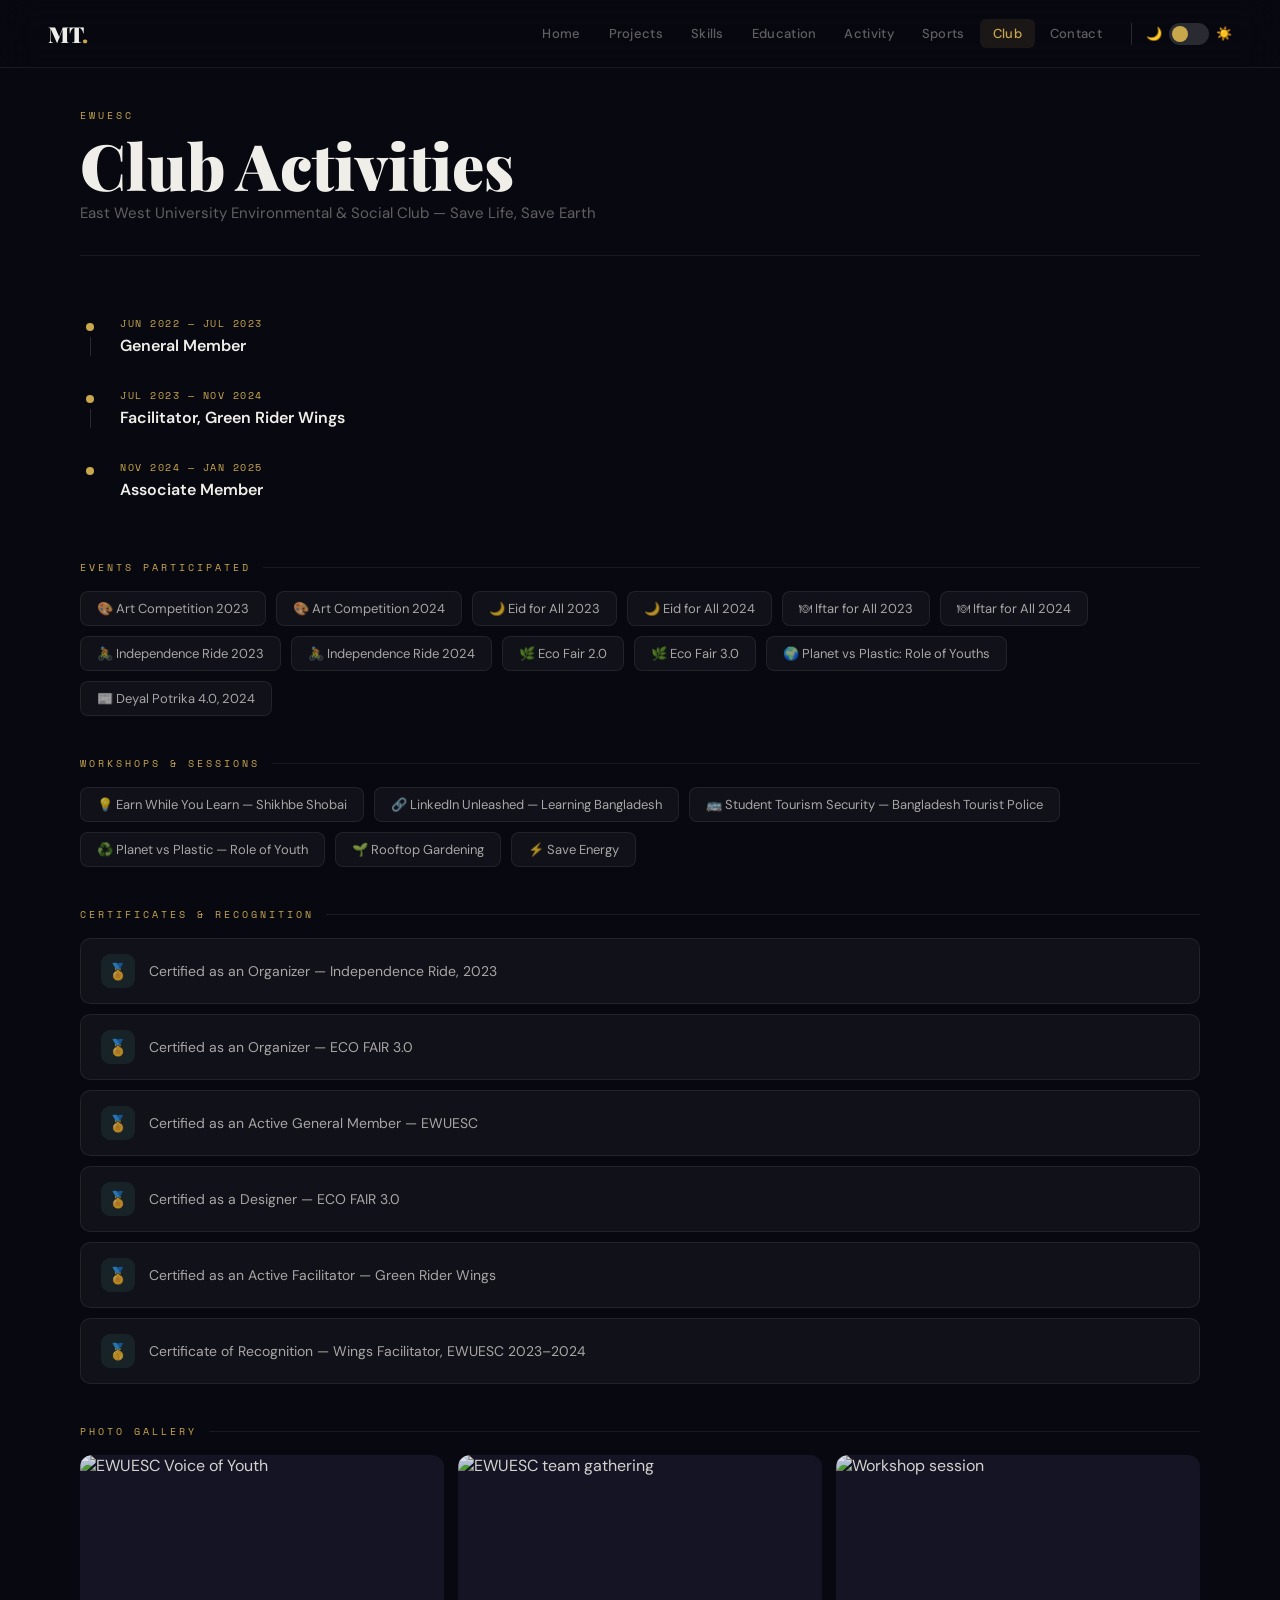
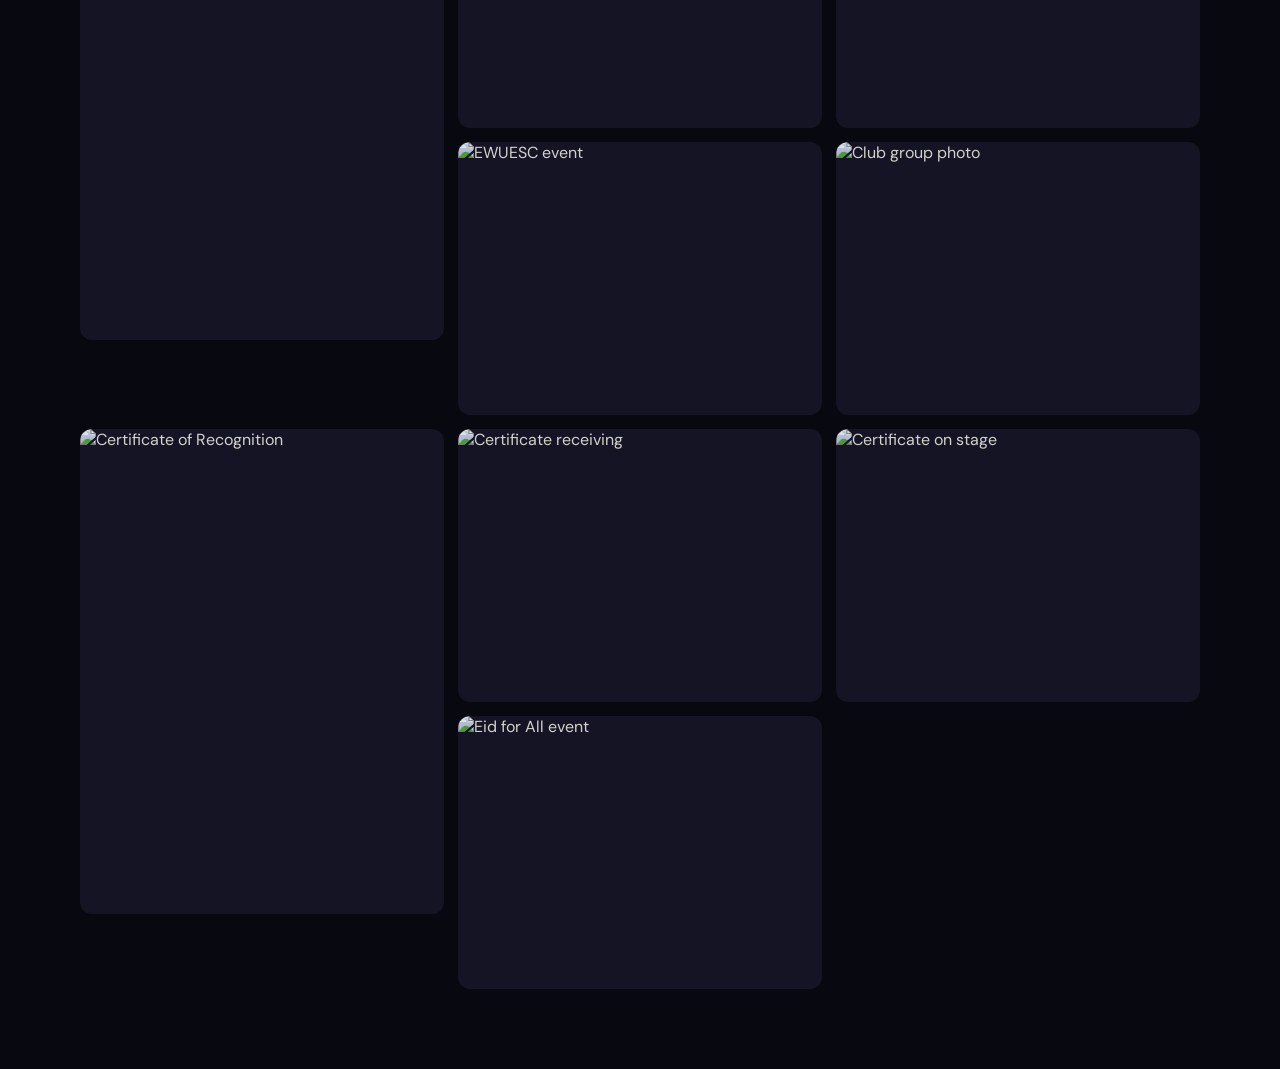
==== club.html @ 7c462a5c "first commit" ====
<!DOCTYPE html>
<html lang="en">
<head>
  <meta charset="UTF-8"/>
  <meta name="viewport" content="width=device-width, initial-scale=1.0"/>
  <title>Club Activities | Mahir Tajwar</title>
  <link rel="stylesheet" href="style.css"/>
</head>
<body>

<header class="navbar">
  <a href="index.html" class="logo">MT<span>.</span></a>
  <nav id="navLinks" class="nav-links">
    <a href="index.html">Home</a>
    <a href="projects.html">Projects</a>
    <a href="skills.html">Skills</a>
    <a href="education.html">Education</a>
    <a href="activity.html">Activity</a>
    <a href="sport.html">Sports</a>
    <a href="club.html">Club</a>
    <a href="contact.html">Contact</a>
    <div class="theme-wrap">
      <span class="theme-label">🌙</span>
      <button class="theme-toggle" id="themeToggle" aria-label="Toggle theme"></button>
      <span class="theme-label">☀️</span>
    </div>
  </nav>
  <button class="menu-btn" id="menuBtn" type="button">☰</button>
</header>

<main class="page-wrap">
  <div class="pg-head">
    <div class="pg-title-block">
      <p class="pg-label">EWUESC</p>
      <h1 class="pg-title">Club Activities</h1>
      <p class="pg-sub">East West University Environmental &amp; Social Club — Save Life, Save Earth</p>
    </div>
  </div>

  <!-- Timeline roles -->
  <div class="timeline-roles">
    <div class="t-role">
      <div class="t-dot-col"><div class="t-dot"></div><div class="t-line"></div></div>
      <div class="t-role-info">
        <p class="t-period">Jun 2022 — Jul 2023</p>
        <p class="t-title">General Member</p>
      </div>
    </div>
    <div class="t-role">
      <div class="t-dot-col"><div class="t-dot"></div><div class="t-line"></div></div>
      <div class="t-role-info">
        <p class="t-period">Jul 2023 — Nov 2024</p>
        <p class="t-title">Facilitator, Green Rider Wings</p>
      </div>
    </div>
    <div class="t-role">
      <div class="t-dot-col"><div class="t-dot"></div></div>
      <div class="t-role-info">
        <p class="t-period">Nov 2024 — Jan 2025</p>
        <p class="t-title">Associate Member</p>
      </div>
    </div>
  </div>

  <!-- Events -->
  <p class="section-label">Events Participated</p>
  <div class="event-chips">
    <span class="ev-chip">🎨 Art Competition 2023</span>
    <span class="ev-chip">🎨 Art Competition 2024</span>
    <span class="ev-chip">🌙 Eid for All 2023</span>
    <span class="ev-chip">🌙 Eid for All 2024</span>
    <span class="ev-chip">🍽 Iftar for All 2023</span>
    <span class="ev-chip">🍽 Iftar for All 2024</span>
    <span class="ev-chip">🚴 Independence Ride 2023</span>
    <span class="ev-chip">🚴 Independence Ride 2024</span>
    <span class="ev-chip">🌿 Eco Fair 2.0</span>
    <span class="ev-chip">🌿 Eco Fair 3.0</span>
    <span class="ev-chip">🌍 Planet vs Plastic: Role of Youths</span>
    <span class="ev-chip">📰 Deyal Potrika 4.0, 2024</span>
  </div>

  <!-- Workshops -->
  <p class="section-label">Workshops &amp; Sessions</p>
  <div class="event-chips">
    <span class="ev-chip">💡 Earn While You Learn — Shikhbe Shobai</span>
    <span class="ev-chip">🔗 LinkedIn Unleashed — Learning Bangladesh</span>
    <span class="ev-chip">🚌 Student Tourism Security — Bangladesh Tourist Police</span>
    <span class="ev-chip">♻️ Planet vs Plastic — Role of Youth</span>
    <span class="ev-chip">🌱 Rooftop Gardening</span>
    <span class="ev-chip">⚡ Save Energy</span>
  </div>

  <!-- Certificates -->
  <p class="section-label">Certificates &amp; Recognition</p>
  <div class="cert-list">
    <div class="cert-row"><div class="cert-ico">🏅</div> Certified as an Organizer — Independence Ride, 2023</div>
    <div class="cert-row"><div class="cert-ico">🏅</div> Certified as an Organizer — ECO FAIR 3.0</div>
    <div class="cert-row"><div class="cert-ico">🏅</div> Certified as an Active General Member — EWUESC</div>
    <div class="cert-row"><div class="cert-ico">🏅</div> Certified as a Designer — ECO FAIR 3.0</div>
    <div class="cert-row"><div class="cert-ico">🏅</div> Certified as an Active Facilitator — Green Rider Wings</div>
    <div class="cert-row"><div class="cert-ico">🥇</div> Certificate of Recognition — Wings Facilitator, EWUESC 2023–2024</div>
  </div>

  <!-- Photo Gallery -->
  <p class="section-label">Photo Gallery</p>
  <div class="gallery-masonry">
    <div class="g-item tall">
      <img src="assets/images/9.jpeg" alt="EWUESC Voice of Youth" loading="lazy"/>
    </div>
    <div class="g-item">
      <img src="assets/images/1.jpeg" alt="EWUESC team gathering" loading="lazy"/>
    </div>
    <div class="g-item">
      <img src="assets/images/4.jpeg" alt="Workshop session" loading="lazy"/>
    </div>
    <div class="g-item">
      <img src="assets/images/7.jpeg" alt="EWUESC event" loading="lazy"/>
    </div>
    <div class="g-item">
      <img src="assets/images/6-final.jpeg" alt="Club group photo" loading="lazy"/>
    </div>
    <div class="g-item tall">
      <img src="assets/images/3.jpeg" alt="Certificate of Recognition" loading="lazy"/>
    </div>
    <div class="g-item">
      <img src="assets/images/2.jpeg" alt="Certificate receiving" loading="lazy"/>
    </div>
    <div class="g-item">
      <img src="assets/images/5.jpeg" alt="Certificate on stage" loading="lazy"/>
    </div>
    <div class="g-item">
      <img src="assets/images/8.jpeg" alt="Eid for All event" loading="lazy"/>
    </div>
  </div>
</main>

<!-- Lightbox -->
<div class="lightbox" id="lightbox">
  <button class="lightbox-close" id="lightboxClose">&times;</button>
  <img id="lightboxImg" src="" alt="Gallery photo"/>
</div>

<script src="script.js"></script>
</body>
</html>
---- style.css ----
/* ===================================================
   WASTY PORTFOLIO — EDITORIAL REDESIGN
   Aesthetic: Bold Editorial × Refined Dark Luxury
   =================================================== */

@import url('https://fonts.googleapis.com/css2?family=Playfair+Display:ital,wght@0,400;0,700;0,900;1,400;1,700&family=DM+Sans:wght@300;400;500;600&family=Space+Mono:wght@400;700&display=swap');

/* ── TOKENS ──────────────────────────────────────── */
:root {
  --bg:        #080810;
  --bg2:       #0e0e1a;
  --bg3:       #141425;
  --card:      rgba(255,255,255,0.04);
  --card-h:    rgba(255,255,255,0.07);
  --border:    rgba(255,255,255,0.07);
  --border2:   rgba(255,255,255,0.14);

  --text:      #f0eee8;
  --text2:     rgba(240,238,232,0.68);
  --text3:     rgba(240,238,232,0.38);

  --gold:      #c9a84c;
  --gold2:     #e8c97a;
  --coral:     #e8705a;
  --mint:      #5ec4b0;
  --lavender:  #a78bdc;

  --nav-bg:    rgba(8,8,16,0.88);
  --shadow:    0 20px 60px rgba(0,0,0,0.6);
  --shadow2:   0 4px 20px rgba(0,0,0,0.3);
}

body.light {
  --bg:        #faf8f2;
  --bg2:       #f2efe7;
  --bg3:       #e8e4d8;
  --card:      rgba(0,0,0,0.04);
  --card-h:    rgba(0,0,0,0.07);
  --border:    rgba(0,0,0,0.08);
  --border2:   rgba(0,0,0,0.16);

  --text:      #1a1814;
  --text2:     rgba(26,24,20,0.68);
  --text3:     rgba(26,24,20,0.40);

  --gold:      #a07830;
  --gold2:     #c49a40;
  --coral:     #d45840;
  --mint:      #3a9e8c;
  --lavender:  #7c5ec0;

  --nav-bg:    rgba(250,248,242,0.92);
  --shadow:    0 20px 60px rgba(0,0,0,0.12);
  --shadow2:   0 4px 20px rgba(0,0,0,0.08);
}

/* ── RESET ───────────────────────────────────────── */
*, *::before, *::after { margin:0; padding:0; box-sizing:border-box; }

html { scroll-behavior: smooth; }

body {
  font-family: 'DM Sans', sans-serif;
  background: var(--bg);
  color: var(--text);
  transition: background .4s, color .4s;
  overflow-x: hidden;
}

/* ── NAVBAR ──────────────────────────────────────── */
.navbar {
  position: fixed;
  top: 0; left: 0; right: 0;
  z-index: 1000;
  display: flex;
  align-items: center;
  justify-content: space-between;
  padding: 0 48px;
  height: 68px;
  background: var(--nav-bg);
  backdrop-filter: blur(20px) saturate(1.4);
  border-bottom: 1px solid var(--border);
  transition: background .4s, border-color .4s;
}

/* Logo */
.logo {
  font-family: 'Playfair Display', serif;
  font-size: 22px;
  font-weight: 900;
  color: var(--text);
  letter-spacing: -0.5px;
  transition: opacity .3s, transform .3s;
  flex-shrink: 0;
  text-decoration: none;
}
.logo span { color: var(--gold); }
.logo.hide { transform: translateY(-40px); opacity: 0; pointer-events: none; }

/* Desktop nav */
.nav-links {
  display: flex;
  align-items: center;
  gap: 2px;
}

.nav-links a {
  font-family: 'DM Sans', sans-serif;
  font-size: 13px;
  font-weight: 500;
  letter-spacing: 0.3px;
  padding: 6px 13px;
  border-radius: 6px;
  text-decoration: none;
  color: var(--text3);
  transition: color .2s, background .2s;
  white-space: nowrap;
}
.nav-links a:hover { color: var(--text); background: var(--card-h); }
.nav-links a.active {
  color: var(--gold);
  background: rgba(201,168,76,0.1);
}

/* Theme toggle */
.theme-wrap {
  display: flex;
  align-items: center;
  gap: 7px;
  margin-left: 14px;
  padding-left: 14px;
  border-left: 1px solid var(--border2);
}
.theme-label { font-size: 13px; line-height: 1; }
.theme-toggle {
  width: 40px; height: 22px;
  border-radius: 999px;
  background: var(--border2);
  border: none;
  cursor: pointer;
  position: relative;
  transition: .3s;
}
.theme-toggle::after {
  content: '';
  position: absolute;
  top: 3px; left: 3px;
  width: 16px; height: 16px;
  border-radius: 50%;
  background: var(--gold);
  transition: transform .3s;
}
body.light .theme-toggle::after { transform: translateX(18px); }

/* Hamburger */
.menu-btn {
  display: none;
  width: 38px; height: 38px;
  border-radius: 10px;
  border: 1px solid var(--border2);
  background: var(--card);
  color: var(--text);
  cursor: pointer;
  font-size: 18px;
  align-items: center;
  justify-content: center;
  transition: .2s;
}
.menu-btn:hover, .menu-btn.active { border-color: var(--gold); color: var(--gold); }

/* ── HERO ────────────────────────────────────────── */
.hero {
  min-height: 100vh;
  display: grid;
  grid-template-columns: 1fr 1fr;
  overflow: hidden;
  padding-top: 68px;
}

.hero-left {
  display: flex;
  flex-direction: column;
  justify-content: center;
  padding: 80px 60px 80px 80px;
  position: relative;
  z-index: 2;
}

.hero-eyebrow {
  font-family: 'Space Mono', monospace;
  font-size: 11px;
  letter-spacing: 3px;
  text-transform: uppercase;
  color: var(--gold);
  margin-bottom: 24px;
  display: flex;
  align-items: center;
  gap: 12px;
}
.hero-eyebrow::before {
  content: '';
  display: block;
  width: 30px;
  height: 1px;
  background: var(--gold);
}

.hero-name {
  font-family: 'Playfair Display', serif;
  font-size: clamp(52px, 6vw, 88px);
  font-weight: 900;
  line-height: 0.95;
  color: var(--text);
  margin-bottom: 8px;
}
.hero-name em {
  font-style: italic;
  color: var(--gold2);
  display: block;
}

.hero-tagline {
  font-family: 'DM Sans', sans-serif;
  font-size: 15px;
  line-height: 1.75;
  color: var(--text2);
  margin-top: 24px;
  max-width: 420px;
}

.hero-pills {
  display: flex;
  flex-wrap: wrap;
  gap: 8px;
  margin-top: 28px;
}
.hero-pill {
  font-size: 12px;
  font-weight: 500;
  padding: 5px 14px;
  border-radius: 4px;
  border: 1px solid var(--border2);
  color: var(--text3);
  font-family: 'Space Mono', monospace;
  letter-spacing: 0.3px;
}

.hero-cta {
  display: flex;
  gap: 14px;
  margin-top: 40px;
  flex-wrap: wrap;
}

/* Right: photo panel */
.hero-right {
  position: relative;
  overflow: hidden;
}
.hero-right img {
  width: 100%;
  height: 100%;
  object-fit: cover;
  object-position: center 15%;
  display: block;
}
.hero-right::after {
  content: '';
  position: absolute;
  inset: 0;
  background: linear-gradient(to right, var(--bg) 0%, transparent 40%);
}

/* ── BUTTONS ─────────────────────────────────────── */
.btn-primary {
  display: inline-flex;
  align-items: center;
  gap: 8px;
  padding: 13px 28px;
  border-radius: 6px;
  background: var(--gold);
  color: #080810;
  font-family: 'DM Sans', sans-serif;
  font-size: 14px;
  font-weight: 600;
  text-decoration: none;
  transition: .25s;
  border: 2px solid var(--gold);
}
.btn-primary:hover { background: var(--gold2); border-color: var(--gold2); }

.btn-ghost {
  display: inline-flex;
  align-items: center;
  gap: 8px;
  padding: 13px 28px;
  border-radius: 6px;
  border: 2px solid var(--border2);
  color: var(--text);
  font-family: 'DM Sans', sans-serif;
  font-size: 14px;
  font-weight: 500;
  text-decoration: none;
  transition: .25s;
}
.btn-ghost:hover { border-color: var(--gold); color: var(--gold); }

/* ── PAGE WRAPPER ────────────────────────────────── */
.page-wrap {
  padding: 108px 80px 80px;
  min-height: 100vh;
  background: var(--bg);
  transition: background .4s;
}

/* Page header */
.pg-head {
  margin-bottom: 60px;
  display: flex;
  align-items: flex-end;
  justify-content: space-between;
  gap: 24px;
  border-bottom: 1px solid var(--border);
  padding-bottom: 32px;
}

.pg-title-block {}
.pg-label {
  font-family: 'Space Mono', monospace;
  font-size: 10px;
  letter-spacing: 3px;
  text-transform: uppercase;
  color: var(--gold);
  margin-bottom: 10px;
}
.pg-title {
  font-family: 'Playfair Display', serif;
  font-size: clamp(44px, 5vw, 72px);
  font-weight: 900;
  color: var(--text);
  line-height: 1;
}
.pg-sub {
  font-size: 15px;
  color: var(--text3);
  margin-top: 6px;
}

/* ── PROJECTS ────────────────────────────────────── */
.project-grid {
  display: grid;
  grid-template-columns: repeat(auto-fill, minmax(340px, 1fr));
  gap: 24px;
}

.project-card {
  background: var(--card);
  border: 1px solid var(--border);
  border-radius: 14px;
  padding: 32px;
  transition: .3s;
  position: relative;
  overflow: hidden;
}
.project-card::before {
  content: '';
  position: absolute;
  top: 0; left: 0; right: 0;
  height: 2px;
  background: linear-gradient(90deg, var(--gold), var(--coral));
  opacity: 0;
  transition: opacity .3s;
}
.project-card:hover { transform: translateY(-5px); background: var(--card-h); box-shadow: var(--shadow2); }
.project-card:hover::before { opacity: 1; }

.project-num {
  font-family: 'Space Mono', monospace;
  font-size: 11px;
  color: var(--text3);
  letter-spacing: 1px;
  margin-bottom: 14px;
}
.project-card h3 {
  font-family: 'Playfair Display', serif;
  font-size: 22px;
  font-weight: 700;
  color: var(--text);
  margin-bottom: 10px;
  line-height: 1.2;
}
.project-card p {
  font-size: 14px;
  line-height: 1.7;
  color: var(--text2);
}
.project-tags {
  display: flex;
  flex-wrap: wrap;
  gap: 6px;
  margin-top: 18px;
}
.tag {
  font-size: 11px;
  font-family: 'Space Mono', monospace;
  padding: 4px 10px;
  border-radius: 4px;
  background: var(--bg3);
  border: 1px solid var(--border);
  color: var(--text3);
  letter-spacing: 0.3px;
}
.project-link {
  display: inline-flex;
  align-items: center;
  gap: 6px;
  margin-top: 20px;
  font-size: 13px;
  font-weight: 500;
  color: var(--gold);
  text-decoration: none;
  border-bottom: 1px solid transparent;
  transition: border-color .2s;
}
.project-link:hover { border-color: var(--gold); }

/* ── SKILLS ──────────────────────────────────────── */
.skills-layout {
  display: grid;
  grid-template-columns: 1.2fr 1fr;
  gap: 60px;
  align-items: start;
}

.skill-row {
  margin-bottom: 22px;
}
.skill-meta {
  display: flex;
  justify-content: space-between;
  align-items: center;
  margin-bottom: 8px;
}
.skill-name-text {
  font-size: 14px;
  font-weight: 500;
  color: var(--text2);
}
.skill-pct {
  font-family: 'Space Mono', monospace;
  font-size: 11px;
  color: var(--text3);
}
.skill-bar {
  width: 100%;
  height: 3px;
  background: var(--border);
  border-radius: 999px;
  overflow: hidden;
}
.skill-fill {
  height: 100%;
  background: linear-gradient(90deg, var(--gold), var(--gold2));
  border-radius: 999px;
  transition: width 1.2s cubic-bezier(.16,1,.3,1);
}

.skills-sidebar h3 {
  font-family: 'Playfair Display', serif;
  font-size: 20px;
  font-weight: 700;
  color: var(--text);
  margin-bottom: 16px;
  margin-top: 36px;
}
.skills-sidebar h3:first-child { margin-top: 0; }
.pill-group { display: flex; flex-wrap: wrap; gap: 8px; }
.pill {
  font-size: 13px;
  padding: 7px 14px;
  border-radius: 6px;
  background: var(--card);
  border: 1px solid var(--border);
  color: var(--text2);
  transition: .2s;
}
.pill:hover { border-color: var(--gold); color: var(--gold); }

/* ── EDUCATION ───────────────────────────────────── */
.edu-list { display: flex; flex-direction: column; gap: 24px; max-width: 860px; }

.edu-card {
  background: var(--card);
  border: 1px solid var(--border);
  border-radius: 14px;
  padding: 36px;
  transition: .3s;
  position: relative;
}
.edu-card:hover { background: var(--card-h); }
.edu-year {
  font-family: 'Space Mono', monospace;
  font-size: 11px;
  color: var(--gold);
  letter-spacing: 1px;
  margin-bottom: 10px;
}
.edu-card h3 {
  font-family: 'Playfair Display', serif;
  font-size: 24px;
  font-weight: 700;
  color: var(--text);
  margin-bottom: 6px;
}
.edu-where {
  font-size: 14px;
  color: var(--text2);
  margin-bottom: 4px;
}
.edu-card p {
  font-size: 14px;
  line-height: 1.7;
  color: var(--text3);
  margin-top: 12px;
}
.edu-courses-label {
  font-size: 12px;
  font-weight: 600;
  letter-spacing: 1px;
  text-transform: uppercase;
  color: var(--gold);
  margin-top: 24px;
  margin-bottom: 12px;
}
.courses-wrap { display: flex; flex-wrap: wrap; gap: 8px; }
.course-chip {
  font-size: 12px;
  padding: 5px 12px;
  border-radius: 5px;
  background: var(--bg3);
  border: 1px solid var(--border);
  color: var(--text3);
}

/* ── ACTIVITY ────────────────────────────────────── */
.activity-grid {
  display: grid;
  grid-template-columns: repeat(auto-fill, minmax(300px, 1fr));
  gap: 20px;
}
.act-card {
  background: var(--card);
  border: 1px solid var(--border);
  border-radius: 14px;
  padding: 28px;
  transition: .3s;
}
.act-card:hover { transform: translateY(-4px); background: var(--card-h); }
.act-icon {
  width: 42px; height: 42px;
  border-radius: 10px;
  background: rgba(201,168,76,0.1);
  border: 1px solid rgba(201,168,76,0.2);
  display: grid;
  place-items: center;
  font-size: 18px;
  margin-bottom: 18px;
}
.act-card h3 {
  font-family: 'Playfair Display', serif;
  font-size: 17px;
  font-weight: 700;
  color: var(--text);
  margin-bottom: 8px;
  line-height: 1.3;
}
.act-card p { font-size: 14px; line-height: 1.65; color: var(--text2); }

/* ── SPORTS ──────────────────────────────────────── */
.sports-hero {
  width: 100%;
  aspect-ratio: 21/9;
  object-fit: cover;
  object-position: center 30%;
  border-radius: 16px;
  margin-bottom: 56px;
  display: block;
}

.player-profile {
  display: grid;
  grid-template-columns: 1fr 1.4fr;
  gap: 28px;
  max-width: 900px;
  align-items: start;
}

.player-card {
  background: linear-gradient(145deg, #12261a, #0a1c12);
  border: 1px solid rgba(94,196,176,0.18);
  border-radius: 18px;
  padding: 36px;
  position: relative;
  overflow: hidden;
}
body.light .player-card {
  background: linear-gradient(145deg, #e8f7ef, #d4f0e4);
  border-color: rgba(58,158,140,0.3);
}
.player-card::before {
  content: '';
  position: absolute;
  top: -60px; right: -60px;
  width: 180px; height: 180px;
  border-radius: 50%;
  background: rgba(94,196,176,0.06);
}
.player-badge-text {
  font-family: 'Space Mono', monospace;
  font-size: 10px;
  letter-spacing: 3px;
  text-transform: uppercase;
  color: var(--mint);
  margin-bottom: 16px;
}
.player-name-text {
  font-family: 'Playfair Display', serif;
  font-size: 30px;
  font-weight: 900;
  color: var(--text);
  margin-bottom: 24px;
  line-height: 1.1;
}
body.light .player-name-text { color: #0a1a0f; }
.player-stat-grid {
  display: grid;
  grid-template-columns: 1fr 1fr;
  gap: 14px;
}
.p-stat {
  padding: 12px 14px;
  background: rgba(255,255,255,0.05);
  border-radius: 10px;
  border: 1px solid rgba(255,255,255,0.06);
}
body.light .p-stat {
  background: rgba(0,0,0,0.04);
  border-color: rgba(0,0,0,0.08);
}
.p-stat-label {
  font-size: 10px;
  font-family: 'Space Mono', monospace;
  color: var(--mint);
  letter-spacing: 1px;
  margin-bottom: 4px;
  text-transform: uppercase;
}
.p-stat-value {
  font-size: 15px;
  font-weight: 600;
  color: var(--text);
}
.p-stat-value.big {
  font-family: 'Playfair Display', serif;
  font-size: 28px;
  font-weight: 900;
  color: var(--mint);
}
.player-watermark {
  position: absolute;
  bottom: 8px; right: 16px;
  font-family: 'Playfair Display', serif;
  font-size: 72px;
  font-weight: 900;
  color: rgba(94,196,176,0.06);
  line-height: 1;
  pointer-events: none;
  user-select: none;
}

.sports-desc {
  background: var(--card);
  border: 1px solid var(--border);
  border-radius: 14px;
  padding: 32px;
}
.sports-desc h3 {
  font-family: 'Playfair Display', serif;
  font-size: 22px;
  font-weight: 700;
  color: var(--text);
  margin-bottom: 16px;
}
.sports-desc p {
  font-size: 15px;
  line-height: 1.8;
  color: var(--text2);
}

/* ── CLUB ────────────────────────────────────────── */
.timeline-roles {
  display: flex;
  flex-direction: column;
  gap: 0;
  max-width: 600px;
  margin-bottom: 60px;
}
.t-role {
  display: flex;
  gap: 20px;
  padding: 0 0 32px 0;
  position: relative;
}
.t-role:last-child { padding-bottom: 0; }
.t-dot-col {
  display: flex;
  flex-direction: column;
  align-items: center;
  gap: 0;
  flex-shrink: 0;
  width: 20px;
}
.t-dot {
  width: 12px; height: 12px;
  border-radius: 50%;
  background: var(--gold);
  border: 2px solid var(--bg);
  flex-shrink: 0;
  margin-top: 5px;
}
.t-line {
  flex: 1;
  width: 1px;
  background: var(--border2);
  margin-top: 4px;
}
.t-role:last-child .t-line { display: none; }
.t-role-info {}
.t-period {
  font-family: 'Space Mono', monospace;
  font-size: 10px;
  color: var(--gold);
  letter-spacing: 1.5px;
  text-transform: uppercase;
  margin-bottom: 4px;
}
.t-title {
  font-size: 16px;
  font-weight: 600;
  color: var(--text);
}

.section-label {
  font-family: 'Space Mono', monospace;
  font-size: 10px;
  letter-spacing: 3px;
  text-transform: uppercase;
  color: var(--gold);
  margin-bottom: 16px;
  display: flex;
  align-items: center;
  gap: 12px;
}
.section-label::after {
  content: '';
  flex: 1;
  height: 1px;
  background: var(--border);
}

.event-chips {
  display: flex;
  flex-wrap: wrap;
  gap: 10px;
  margin-bottom: 40px;
}
.ev-chip {
  font-size: 13px;
  padding: 8px 16px;
  border-radius: 8px;
  background: var(--card);
  border: 1px solid var(--border);
  color: var(--text2);
  transition: .2s;
}
.ev-chip:hover { border-color: var(--gold); color: var(--text); }

.cert-list { display: flex; flex-direction: column; gap: 10px; margin-bottom: 40px; }
.cert-row {
  display: flex;
  align-items: center;
  gap: 14px;
  padding: 15px 20px;
  background: var(--card);
  border: 1px solid var(--border);
  border-radius: 10px;
  font-size: 14px;
  color: var(--text2);
  transition: .2s;
}
.cert-row:hover { border-color: var(--mint); color: var(--text); }
.cert-ico {
  width: 34px; height: 34px;
  border-radius: 9px;
  background: rgba(94,196,176,0.1);
  display: grid;
  place-items: center;
  font-size: 16px;
  flex-shrink: 0;
}

/* ── PHOTO GALLERY ───────────────────────────────── */
.gallery-masonry {
  display: grid;
  grid-template-columns: repeat(3, 1fr);
  gap: 14px;
  margin-top: 8px;
}
.g-item {
  border-radius: 12px;
  overflow: hidden;
  cursor: pointer;
  background: var(--bg3);
  position: relative;
}
.g-item img {
  width: 100%;
  height: 100%;
  object-fit: cover;
  display: block;
  transition: transform .4s cubic-bezier(.16,1,.3,1), filter .4s;
  filter: brightness(0.88);
}
.g-item:hover img { transform: scale(1.06); filter: brightness(1); }
.g-item.tall { grid-row: span 2; aspect-ratio: 3/4; }
.g-item:not(.tall) { aspect-ratio: 4/3; }

/* Lightbox */
.lightbox {
  display: none;
  position: fixed;
  inset: 0;
  background: rgba(0,0,0,0.94);
  z-index: 9999;
  align-items: center;
  justify-content: center;
}
.lightbox.open { display: flex; }
.lightbox img {
  max-width: 90vw;
  max-height: 88vh;
  border-radius: 10px;
  object-fit: contain;
}
.lightbox-close {
  position: absolute;
  top: 22px; right: 28px;
  font-size: 30px;
  color: #fff;
  cursor: pointer;
  opacity: .6;
  transition: opacity .2s;
  background: none;
  border: none;
  line-height: 1;
}
.lightbox-close:hover { opacity: 1; }

/* ── CONTACT ─────────────────────────────────────── */
.contact-layout {
  display: grid;
  grid-template-columns: 1fr 1fr;
  gap: 80px;
  align-items: start;
  max-width: 1100px;
}

.contact-intro h2 {
  font-family: 'Playfair Display', serif;
  font-size: clamp(36px, 4vw, 56px);
  font-weight: 900;
  line-height: 1.05;
  color: var(--text);
  margin-bottom: 18px;
}
.contact-intro h2 em { color: var(--gold2); font-style: italic; }
.contact-intro p {
  font-size: 15px;
  line-height: 1.8;
  color: var(--text2);
}

.contact-links { display: flex; flex-direction: column; gap: 12px; }
.c-link {
  display: flex;
  align-items: center;
  gap: 16px;
  padding: 18px 22px;
  border-radius: 12px;
  text-decoration: none;
  color: var(--text);
  background: var(--card);
  border: 1px solid var(--border);
  transition: .25s;
}
.c-link:hover { transform: translateX(6px); border-color: var(--gold); }
.c-icon {
  width: 44px; height: 44px;
  border-radius: 11px;
  background: rgba(201,168,76,0.08);
  border: 1px solid rgba(201,168,76,0.15);
  display: grid;
  place-items: center;
  color: var(--gold);
  flex-shrink: 0;
}
.c-text .c-label { font-size: 11px; font-family: 'Space Mono', monospace; color: var(--text3); letter-spacing: 0.5px; display: block; margin-bottom: 2px; }
.c-text .c-value { font-size: 14px; font-weight: 500; color: var(--text); }

/* ── RESPONSIVE ──────────────────────────────────── */
@media (max-width: 960px) {
  .navbar { padding: 0 20px; }
  .nav-links {
    display: none;
    position: absolute;
    top: 68px; right: 16px;
    flex-direction: column;
    width: 240px;
    padding: 12px;
    background: var(--nav-bg);
    border: 1px solid var(--border2);
    border-radius: 14px;
    backdrop-filter: blur(20px);
    box-shadow: var(--shadow);
    gap: 2px;
    z-index: 9999;
  }
  .nav-links.open { display: flex; }
  .nav-links a { padding: 10px 14px; border-radius: 8px; }
  .theme-wrap { margin-left: 0; padding-left: 0; border-left: none; margin: 8px 14px 4px; }
  .menu-btn { display: flex; }

  .hero { grid-template-columns: 1fr; }
  .hero-right { height: 55vw; max-height: 420px; }
  .hero-right::after { background: linear-gradient(to top, var(--bg) 0%, transparent 50%); }
  .hero-left { padding: 40px 24px 40px; order: 2; margin-top: -60px; }

  .page-wrap { padding: 100px 24px 60px; }
  .pg-head { flex-direction: column; align-items: flex-start; gap: 8px; }

  .skills-layout { grid-template-columns: 1fr; gap: 40px; }
  .player-profile { grid-template-columns: 1fr; }
  .contact-layout { grid-template-columns: 1fr; gap: 40px; }

  .gallery-masonry { grid-template-columns: repeat(2, 1fr); }
  .g-item.tall { grid-row: span 1; aspect-ratio: 4/3; }

  .sports-hero { aspect-ratio: 16/9; }
}

@media (max-width: 560px) {
  .hero-name { font-size: 48px; }
  .pg-title { font-size: 40px; }
  .gallery-masonry { grid-template-columns: 1fr; }
  .event-chips { gap: 7px; }
}
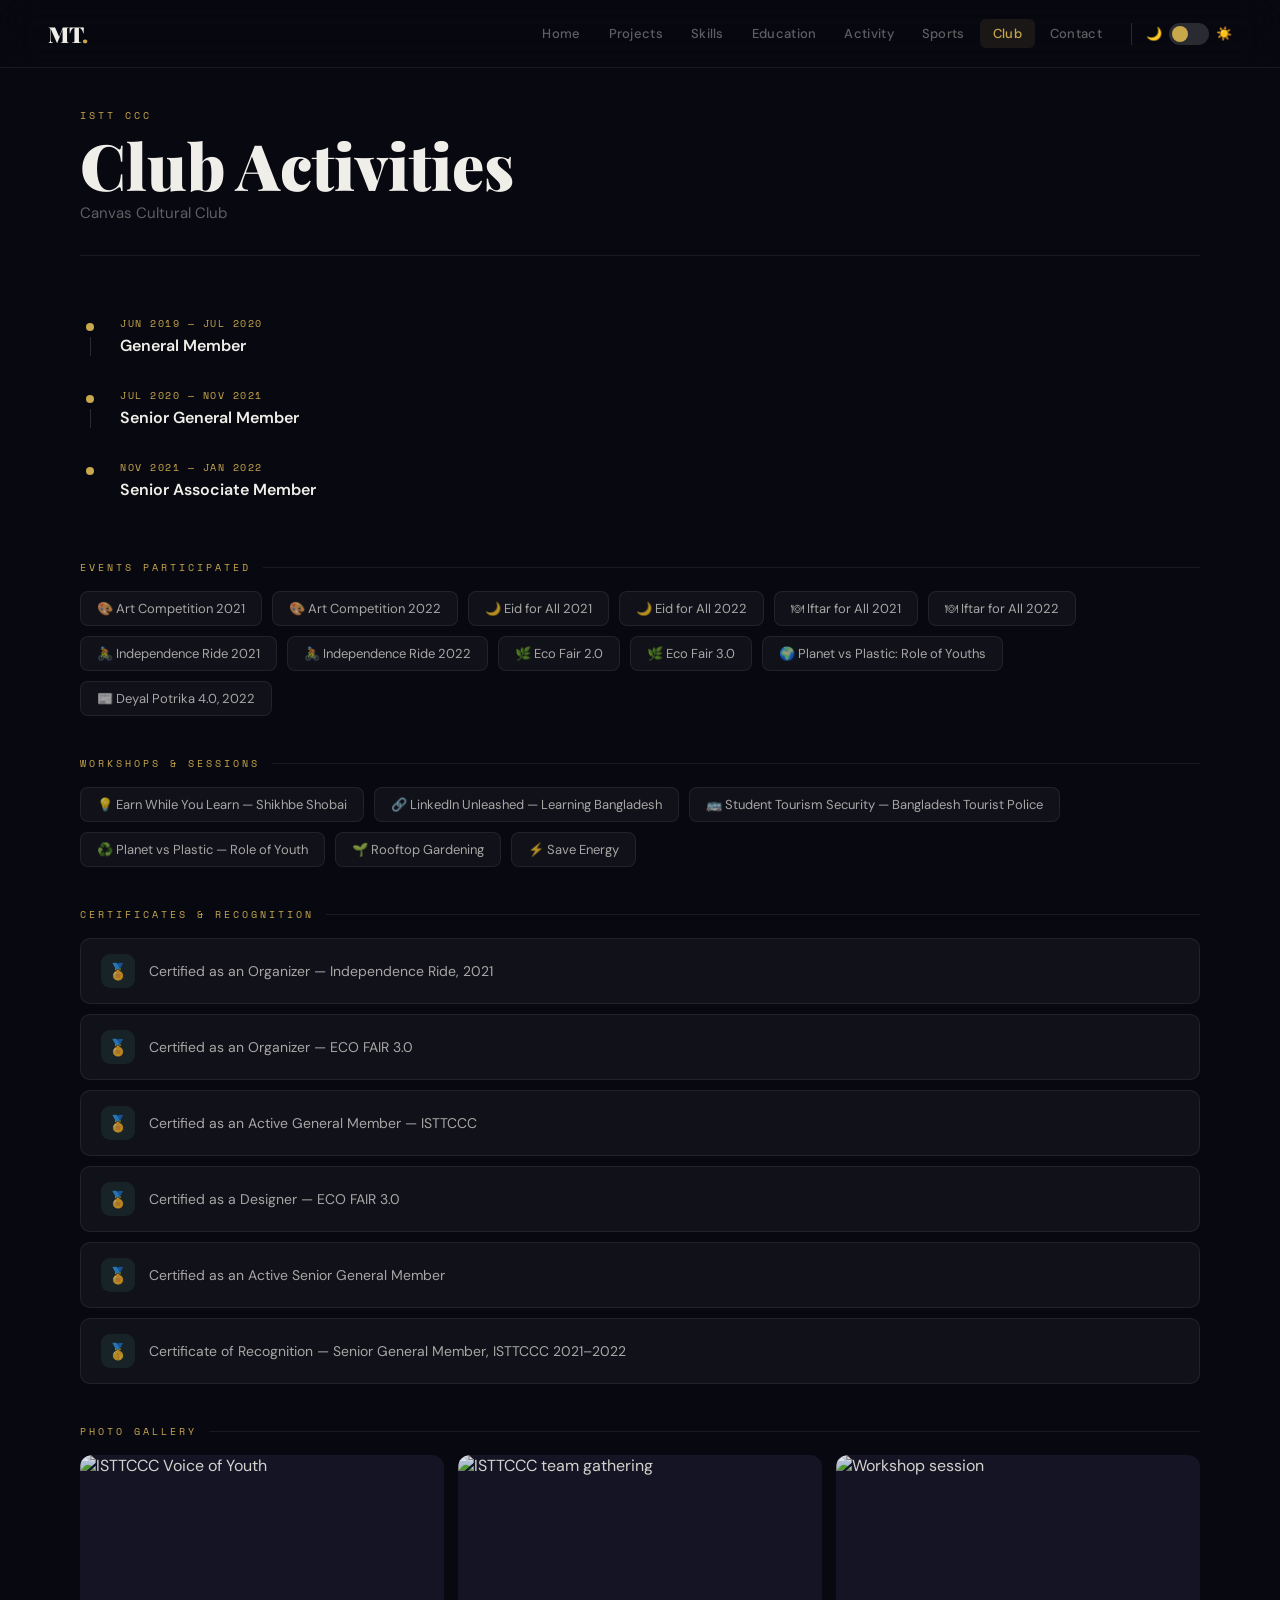
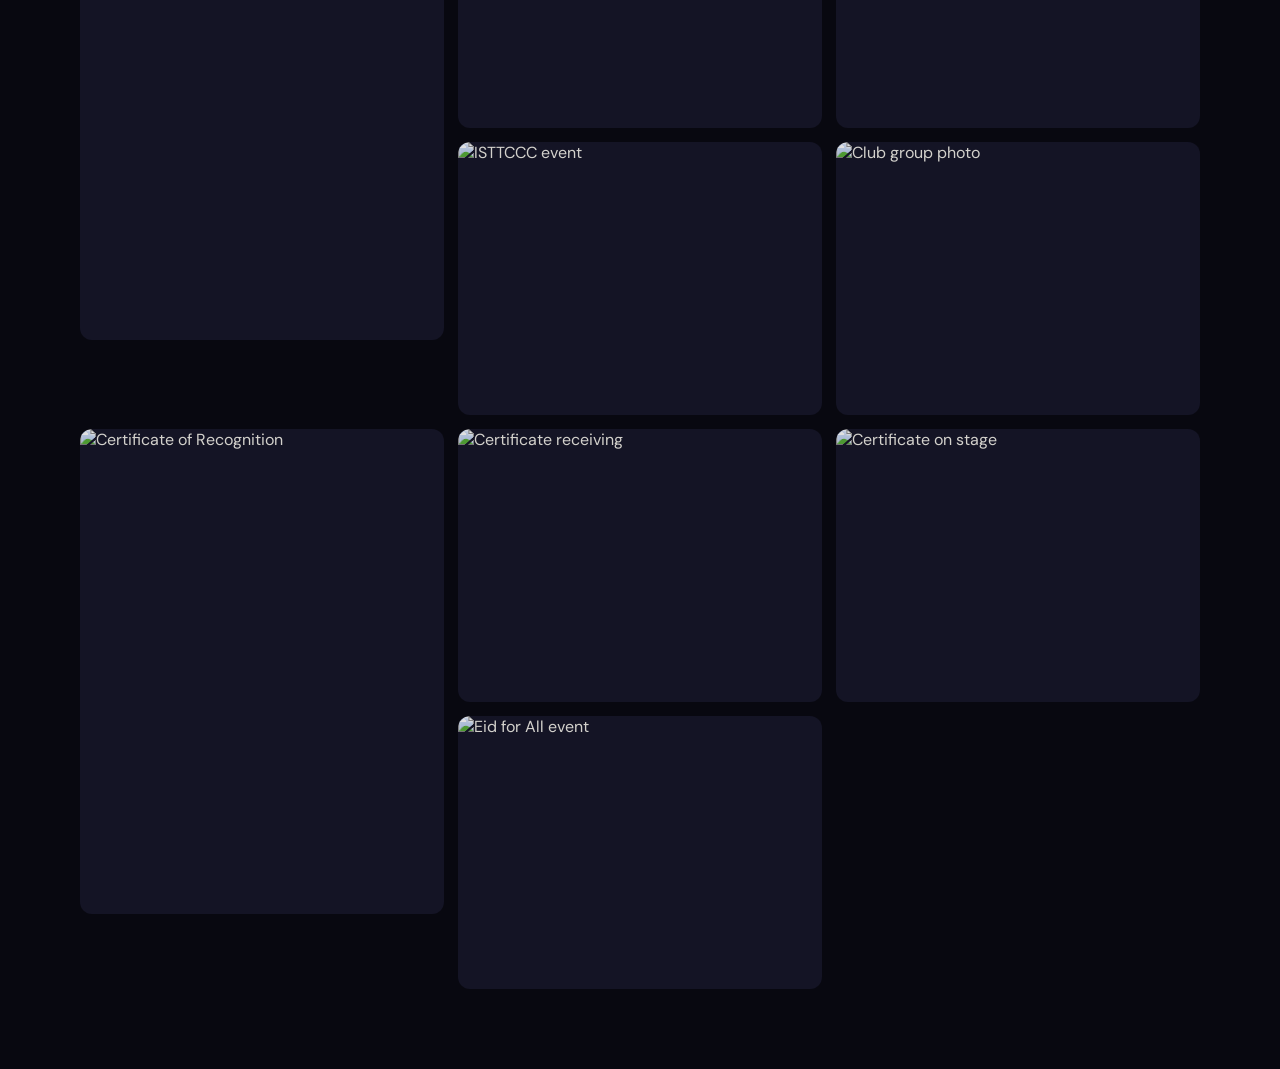
==== commit cb982a1f: "Update club.html" ====
--- a/club.html
+++ b/club.html
@@ -31,9 +31,9 @@
 <main class="page-wrap">
   <div class="pg-head">
     <div class="pg-title-block">
-      <p class="pg-label">EWUESC</p>
+      <p class="pg-label">ISTT CCC</p>
       <h1 class="pg-title">Club Activities</h1>
-      <p class="pg-sub">East West University Environmental &amp; Social Club — Save Life, Save Earth</p>
+      <p class="pg-sub">Canvas Cultural Club</p>
     </div>
   </div>
 
@@ -42,22 +42,22 @@
     <div class="t-role">
       <div class="t-dot-col"><div class="t-dot"></div><div class="t-line"></div></div>
       <div class="t-role-info">
-        <p class="t-period">Jun 2022 — Jul 2023</p>
+        <p class="t-period">Jun 2019 — Jul 2020</p>
         <p class="t-title">General Member</p>
       </div>
     </div>
     <div class="t-role">
       <div class="t-dot-col"><div class="t-dot"></div><div class="t-line"></div></div>
       <div class="t-role-info">
-        <p class="t-period">Jul 2023 — Nov 2024</p>
-        <p class="t-title">Facilitator, Green Rider Wings</p>
+        <p class="t-period">Jul 2020 — Nov 2021</p>
+        <p class="t-title">Senior General Member</p>
       </div>
     </div>
     <div class="t-role">
       <div class="t-dot-col"><div class="t-dot"></div></div>
       <div class="t-role-info">
-        <p class="t-period">Nov 2024 — Jan 2025</p>
-        <p class="t-title">Associate Member</p>
+        <p class="t-period">Nov 2021 — Jan 2022</p>
+        <p class="t-title">Senior Associate Member</p>
       </div>
     </div>
   </div>
@@ -65,18 +65,18 @@
   <!-- Events -->
   <p class="section-label">Events Participated</p>
   <div class="event-chips">
-    <span class="ev-chip">🎨 Art Competition 2023</span>
-    <span class="ev-chip">🎨 Art Competition 2024</span>
-    <span class="ev-chip">🌙 Eid for All 2023</span>
-    <span class="ev-chip">🌙 Eid for All 2024</span>
-    <span class="ev-chip">🍽 Iftar for All 2023</span>
-    <span class="ev-chip">🍽 Iftar for All 2024</span>
-    <span class="ev-chip">🚴 Independence Ride 2023</span>
-    <span class="ev-chip">🚴 Independence Ride 2024</span>
+    <span class="ev-chip">🎨 Art Competition 2021</span>
+    <span class="ev-chip">🎨 Art Competition 2022</span>
+    <span class="ev-chip">🌙 Eid for All 2021</span>
+    <span class="ev-chip">🌙 Eid for All 2022</span>
+    <span class="ev-chip">🍽 Iftar for All 2021</span>
+    <span class="ev-chip">🍽 Iftar for All 2022</span>
+    <span class="ev-chip">🚴 Independence Ride 2021</span>
+    <span class="ev-chip">🚴 Independence Ride 2022</span>
     <span class="ev-chip">🌿 Eco Fair 2.0</span>
     <span class="ev-chip">🌿 Eco Fair 3.0</span>
     <span class="ev-chip">🌍 Planet vs Plastic: Role of Youths</span>
-    <span class="ev-chip">📰 Deyal Potrika 4.0, 2024</span>
+    <span class="ev-chip">📰 Deyal Potrika 4.0, 2022</span>
   </div>
 
   <!-- Workshops -->
@@ -93,28 +93,28 @@
   <!-- Certificates -->
   <p class="section-label">Certificates &amp; Recognition</p>
   <div class="cert-list">
-    <div class="cert-row"><div class="cert-ico">🏅</div> Certified as an Organizer — Independence Ride, 2023</div>
+    <div class="cert-row"><div class="cert-ico">🏅</div> Certified as an Organizer — Independence Ride, 2021</div>
     <div class="cert-row"><div class="cert-ico">🏅</div> Certified as an Organizer — ECO FAIR 3.0</div>
-    <div class="cert-row"><div class="cert-ico">🏅</div> Certified as an Active General Member — EWUESC</div>
+    <div class="cert-row"><div class="cert-ico">🏅</div> Certified as an Active General Member — ISTTCCC</div>
     <div class="cert-row"><div class="cert-ico">🏅</div> Certified as a Designer — ECO FAIR 3.0</div>
-    <div class="cert-row"><div class="cert-ico">🏅</div> Certified as an Active Facilitator — Green Rider Wings</div>
-    <div class="cert-row"><div class="cert-ico">🥇</div> Certificate of Recognition — Wings Facilitator, EWUESC 2023–2024</div>
+    <div class="cert-row"><div class="cert-ico">🏅</div> Certified as an Active Senior General Member</div>
+    <div class="cert-row"><div class="cert-ico">🥇</div> Certificate of Recognition — Senior General Member, ISTTCCC 2021–2022</div>
   </div>
 
   <!-- Photo Gallery -->
   <p class="section-label">Photo Gallery</p>
   <div class="gallery-masonry">
     <div class="g-item tall">
-      <img src="assets/images/9.jpeg" alt="EWUESC Voice of Youth" loading="lazy"/>
+      <img src="assets/images/9.jpeg" alt="ISTTCCC Voice of Youth" loading="lazy"/>
     </div>
     <div class="g-item">
-      <img src="assets/images/1.jpeg" alt="EWUESC team gathering" loading="lazy"/>
+      <img src="assets/images/1.jpeg" alt="ISTTCCC team gathering" loading="lazy"/>
     </div>
     <div class="g-item">
       <img src="assets/images/4.jpeg" alt="Workshop session" loading="lazy"/>
     </div>
     <div class="g-item">
-      <img src="assets/images/7.jpeg" alt="EWUESC event" loading="lazy"/>
+      <img src="assets/images/7.jpeg" alt="ISTTCCC event" loading="lazy"/>
     </div>
     <div class="g-item">
       <img src="assets/images/6-final.jpeg" alt="Club group photo" loading="lazy"/>
